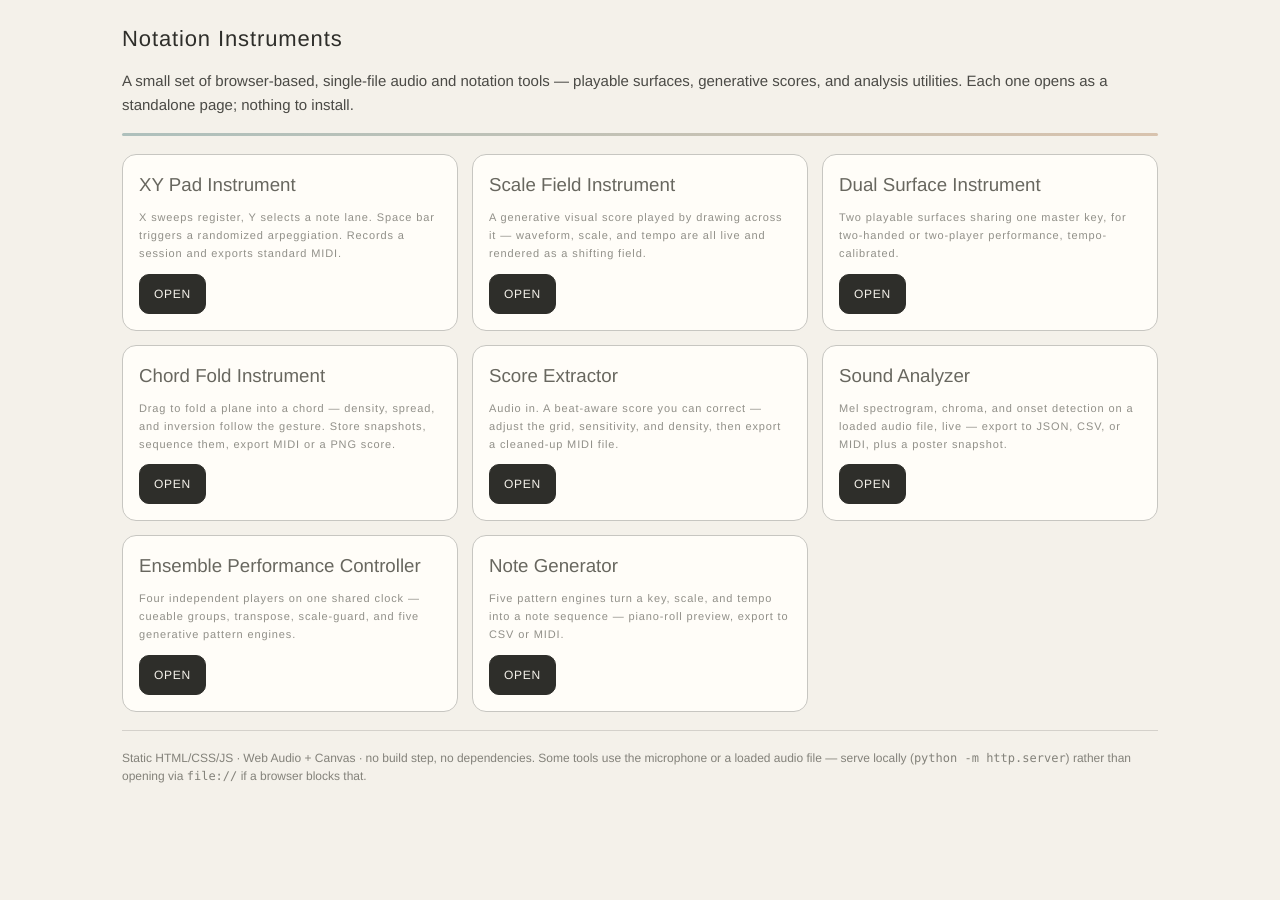
==== index.html @ 09fd9165 "Initial commit: eight browser-based notation instruments, one shared design system" ====
<!doctype html>
<html lang="en">
<head>
<meta charset="utf-8" />
<link rel="icon" href="data:,">
<meta name="viewport" content="width=device-width,initial-scale=1" />
<title>Notation Instruments</title>
<link rel="stylesheet" href="./assets/theme.css" />
<style>
  .card{ display:flex; flex-direction:column; gap:10px; }
  .card .actions{ margin-top:auto; display:flex; gap:10px; flex-wrap:wrap; }
</style>
</head>
<body>
  <div class="wrap">
    <h1 class="title" style="font-size:22px;letter-spacing:.04em;text-transform:none">Notation Instruments</h1>
    <p class="lede">A small set of browser-based, single-file audio and notation tools — playable
      surfaces, generative scores, and analysis utilities. Each one opens as a standalone page;
      nothing to install.</p>
    <div class="converge-bar"></div>

    <div class="grid">
      <section class="card panel">
        <h3 style="margin:0;font-weight:400">XY Pad Instrument</h3>
        <p class="sub" style="margin:0">X sweeps register, Y selects a note lane. Space bar triggers a
          randomized arpeggiation. Records a session and exports standard MIDI.</p>
        <div class="actions"><a class="btn primary" href="./xy-pad-instrument.html">Open</a></div>
      </section>

      <section class="card panel">
        <h3 style="margin:0;font-weight:400">Scale Field Instrument</h3>
        <p class="sub" style="margin:0">A generative visual score played by drawing across it —
          waveform, scale, and tempo are all live and rendered as a shifting field.</p>
        <div class="actions"><a class="btn primary" href="./scale-field-instrument.html">Open</a></div>
      </section>

      <section class="card panel">
        <h3 style="margin:0;font-weight:400">Dual Surface Instrument</h3>
        <p class="sub" style="margin:0">Two playable surfaces sharing one master key, for two-handed
          or two-player performance, tempo-calibrated.</p>
        <div class="actions"><a class="btn primary" href="./dual-surface-instrument.html">Open</a></div>
      </section>

      <section class="card panel">
        <h3 style="margin:0;font-weight:400">Chord Fold Instrument</h3>
        <p class="sub" style="margin:0">Drag to fold a plane into a chord — density, spread, and
          inversion follow the gesture. Store snapshots, sequence them, export MIDI or a PNG score.</p>
        <div class="actions"><a class="btn primary" href="./chord-fold-instrument.html">Open</a></div>
      </section>

      <section class="card panel">
        <h3 style="margin:0;font-weight:400">Score Extractor</h3>
        <p class="sub" style="margin:0">Audio in. A beat-aware score you can correct — adjust the
          grid, sensitivity, and density, then export a cleaned-up MIDI file.</p>
        <div class="actions"><a class="btn primary" href="./score-extractor.html">Open</a></div>
      </section>

      <section class="card panel">
        <h3 style="margin:0;font-weight:400">Sound Analyzer</h3>
        <p class="sub" style="margin:0">Mel spectrogram, chroma, and onset detection on a loaded audio
          file, live — export to JSON, CSV, or MIDI, plus a poster snapshot.</p>
        <div class="actions"><a class="btn primary" href="./sound-analyzer.html">Open</a></div>
      </section>

      <section class="card panel">
        <h3 style="margin:0;font-weight:400">Ensemble Performance Controller</h3>
        <p class="sub" style="margin:0">Four independent players on one shared clock — cueable groups,
          transpose, scale-guard, and five generative pattern engines.</p>
        <div class="actions"><a class="btn primary" href="./ensemble-performance-controller.html">Open</a></div>
      </section>

      <section class="card panel">
        <h3 style="margin:0;font-weight:400">Note Generator</h3>
        <p class="sub" style="margin:0">Five pattern engines turn a key, scale, and tempo into a note
          sequence — piano-roll preview, export to CSV or MIDI.</p>
        <div class="actions"><a class="btn primary" href="./note-generator.html">Open</a></div>
      </section>
    </div>

    <hr class="hair" />
    <footer class="meta">Static HTML/CSS/JS · Web Audio + Canvas · no build step, no dependencies.
      Some tools use the microphone or a loaded audio file — serve locally
      (<code>python -m http.server</code>) rather than opening via <code>file://</code> if a browser
      blocks that.</footer>
  </div>
</body>
</html>
---- assets/theme.css ----
/*
  Shared visual system for this collection.
  One quiet, editorial language across every tool: warm paper ground,
  hairline rule work, uppercase micro-type, and a single soft two-tone
  accent used sparingly to mark where one field gives way to another.

  Import with: <link rel="stylesheet" href="./assets/theme.css">
  Every page may still carry a small <style> block of its own for
  layout that is specific to that one tool — this file only defines
  tokens and the handful of components repeated across tools.
*/

:root{
  /* ground */
  --paper:      #F4F1EA;
  --paper-deep: #EAE5DA;
  --paper-lift: #FFFDF8;

  /* line + ink */
  --stone:      #C7C6C1;
  --ink:        #68675F;
  --ink-strong: #2E2E2A;
  --hair:       rgba(46,46,42,.16);
  --ghost:      rgba(46,46,42,.06);

  /* one soft accent pair, used only for the convergence bar,
     focus states, and small emphasis — never for large fills */
  --accent-a:   #AEC0BC;
  --accent-b:   #D8C3AE;

  --radius:     14px;
  --radius-sm:  10px;
  --font:       "Helvetica Neue", Helvetica, Arial, sans-serif;
  --mono:       ui-monospace, SFMono-Regular, Menlo, Consolas, monospace;
}

*, *:before, *:after{ box-sizing: border-box; }

html, body{
  margin: 0;
  background: var(--paper);
  color: var(--ink);
  font-family: var(--font);
  font-weight: 300;
  -webkit-font-smoothing: antialiased;
  text-rendering: geometricPrecision;
}

body{ line-height: 1.5; }

a{ color: var(--ink-strong); }

/* ---------- type ---------- */

.eyebrow, .title, h1.title{
  margin: 0;
  font-weight: 300;
  letter-spacing: .18em;
  text-transform: uppercase;
  color: var(--ink-strong);
}

h1.title{ font-size: 14px; }

.sub{
  margin-top: 6px;
  font-size: 11px;
  letter-spacing: .08em;
  line-height: 1.65;
  opacity: .72;
}

.lede{
  font-size: 15px;
  font-weight: 300;
  line-height: 1.6;
  color: var(--ink-strong);
  opacity: .85;
}

/* ---------- the convergence bar ----------
   a thin two-tone gradient rule — the one recurring mark of the set */

.converge-bar{
  height: 3px;
  border-radius: 999px;
  background: linear-gradient(90deg, var(--accent-a), var(--accent-b));
  margin: 10px 0 18px;
}

/* ---------- buttons + controls ---------- */

button, select, input{
  font-family: var(--font);
  font-weight: 300;
  color: var(--ink-strong);
}

.textBtn, .iconBtn{
  appearance: none;
  border: 0;
  background: transparent;
  padding: 4px 0;
  font-size: 11px;
  letter-spacing: .13em;
  text-transform: uppercase;
  cursor: pointer;
  color: var(--ink);
}
.textBtn:hover, .iconBtn:hover,
.textBtn.active, .iconBtn.active{
  color: var(--ink-strong);
  text-decoration: underline;
  text-underline-offset: 5px;
}

.btn{
  display: inline-block;
  text-decoration: none;
  padding: 10px 14px;
  border-radius: var(--radius-sm);
  border: 1px solid var(--ink-strong);
  color: var(--ink-strong);
  background: var(--paper-lift);
  font-size: 12px;
  letter-spacing: .06em;
  text-transform: uppercase;
  cursor: pointer;
}
.btn.primary{ background: var(--ink-strong); color: var(--paper); }
.btn:hover{ opacity: .85; }

.control{ display: grid; gap: 6px; min-width: 92px; }
.control label{
  font-size: 9px;
  text-transform: uppercase;
  letter-spacing: .15em;
  opacity: .68;
}
.control select, .control input[type=number]{
  border: 0;
  border-bottom: .5px solid var(--stone);
  background: transparent;
  border-radius: 0;
  padding: 4px 0;
  font-size: 12px;
  outline: none;
}

.range{
  -webkit-appearance: none; appearance: none;
  width: 108px; height: 14px;
  background: transparent; cursor: pointer; vertical-align: middle;
}
.range::-webkit-slider-runnable-track{ height: 2px; background: var(--stone); border-radius: 999px; }
.range::-webkit-slider-thumb{
  -webkit-appearance: none; appearance: none;
  width: 12px; height: 12px; border-radius: 50%;
  background: var(--ink-strong); margin-top: -5px;
}
.range::-moz-range-track{ height: 2px; background: var(--stone); border-radius: 999px; }
.range::-moz-range-thumb{ width: 12px; height: 12px; border: 0; border-radius: 50%; background: var(--ink-strong); }

/* ---------- surfaces ---------- */

.panel, .card{
  background: var(--paper-lift);
  border: 1px solid var(--stone);
  border-radius: var(--radius);
  padding: 16px;
}

.badge, .pill{
  display: inline-block;
  border: 1px solid var(--ink-strong);
  padding: 2px 8px;
  border-radius: 999px;
  font-size: 11px;
  letter-spacing: .04em;
}

.log{
  max-height: 160px;
  overflow: auto;
  border: 1px solid var(--stone);
  border-radius: var(--radius-sm);
  padding: 8px;
  background: var(--paper-lift);
  font-family: var(--mono);
  font-size: 12px;
}

/* ---------- landing grid ---------- */

.wrap{ max-width: 1080px; margin: 0 auto; padding: 22px; }
.grid{
  display: grid;
  grid-template-columns: repeat(auto-fit, minmax(260px, 1fr));
  gap: 14px;
}

footer.meta{
  margin-top: 14px;
  color: var(--ink);
  font-size: 12px;
  opacity: .8;
}

.hair{ border: 0; border-top: 1px solid var(--hair); margin: 18px 0; }
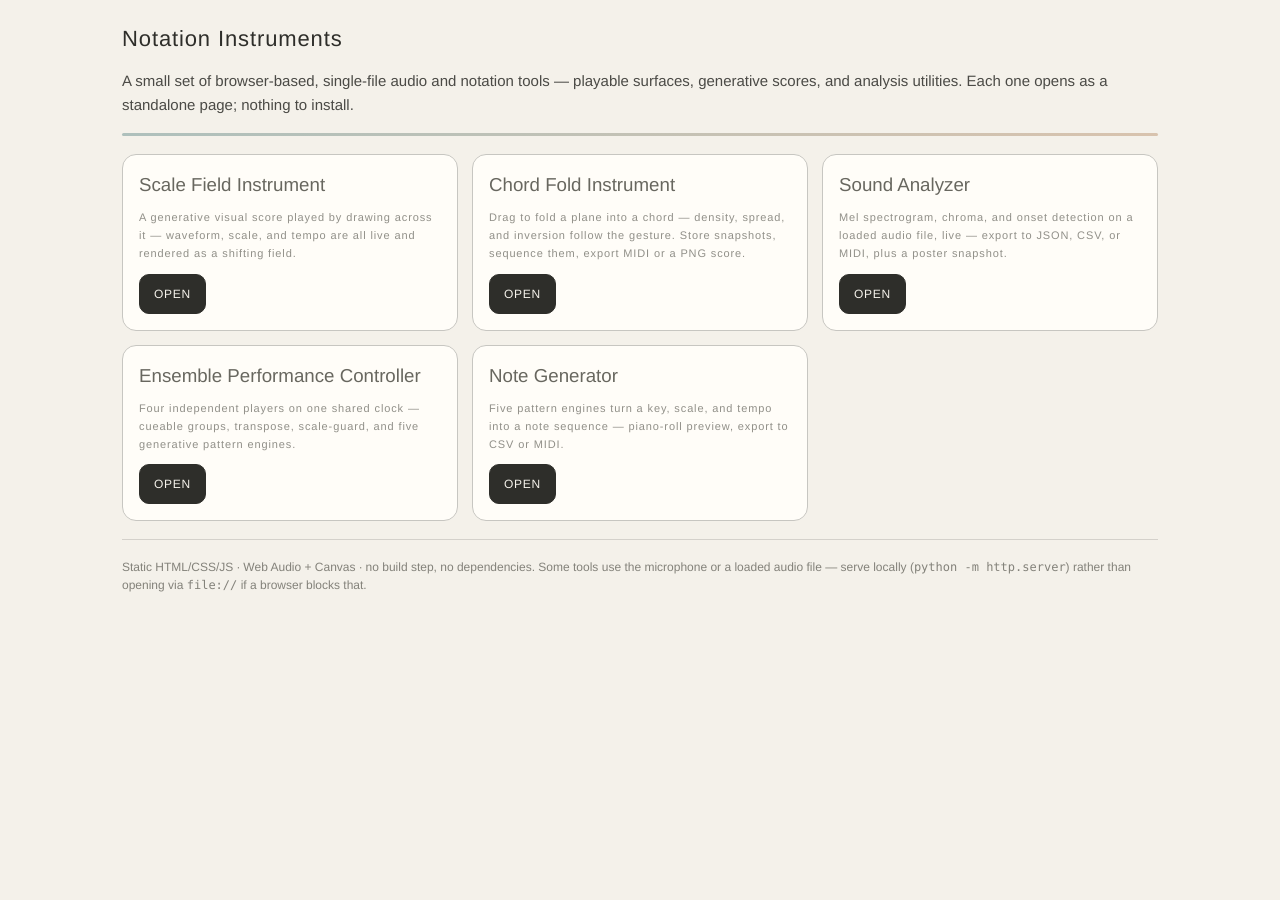
==== commit b59a37dc: "Remove Score Extractor, Dual Surface Instrument, and XY Pad Instrument (edgecase work)" ====
--- a/index.html
+++ b/index.html
@@ -21,13 +21,6 @@
 
     <div class="grid">
       <section class="card panel">
-        <h3 style="margin:0;font-weight:400">XY Pad Instrument</h3>
-        <p class="sub" style="margin:0">X sweeps register, Y selects a note lane. Space bar triggers a
-          randomized arpeggiation. Records a session and exports standard MIDI.</p>
-        <div class="actions"><a class="btn primary" href="./xy-pad-instrument.html">Open</a></div>
-      </section>
-
-      <section class="card panel">
         <h3 style="margin:0;font-weight:400">Scale Field Instrument</h3>
         <p class="sub" style="margin:0">A generative visual score played by drawing across it —
           waveform, scale, and tempo are all live and rendered as a shifting field.</p>
@@ -35,24 +28,10 @@
       </section>
 
       <section class="card panel">
-        <h3 style="margin:0;font-weight:400">Dual Surface Instrument</h3>
-        <p class="sub" style="margin:0">Two playable surfaces sharing one master key, for two-handed
-          or two-player performance, tempo-calibrated.</p>
-        <div class="actions"><a class="btn primary" href="./dual-surface-instrument.html">Open</a></div>
-      </section>
-
-      <section class="card panel">
         <h3 style="margin:0;font-weight:400">Chord Fold Instrument</h3>
         <p class="sub" style="margin:0">Drag to fold a plane into a chord — density, spread, and
           inversion follow the gesture. Store snapshots, sequence them, export MIDI or a PNG score.</p>
         <div class="actions"><a class="btn primary" href="./chord-fold-instrument.html">Open</a></div>
-      </section>
-
-      <section class="card panel">
-        <h3 style="margin:0;font-weight:400">Score Extractor</h3>
-        <p class="sub" style="margin:0">Audio in. A beat-aware score you can correct — adjust the
-          grid, sensitivity, and density, then export a cleaned-up MIDI file.</p>
-        <div class="actions"><a class="btn primary" href="./score-extractor.html">Open</a></div>
       </section>
 
       <section class="card panel">
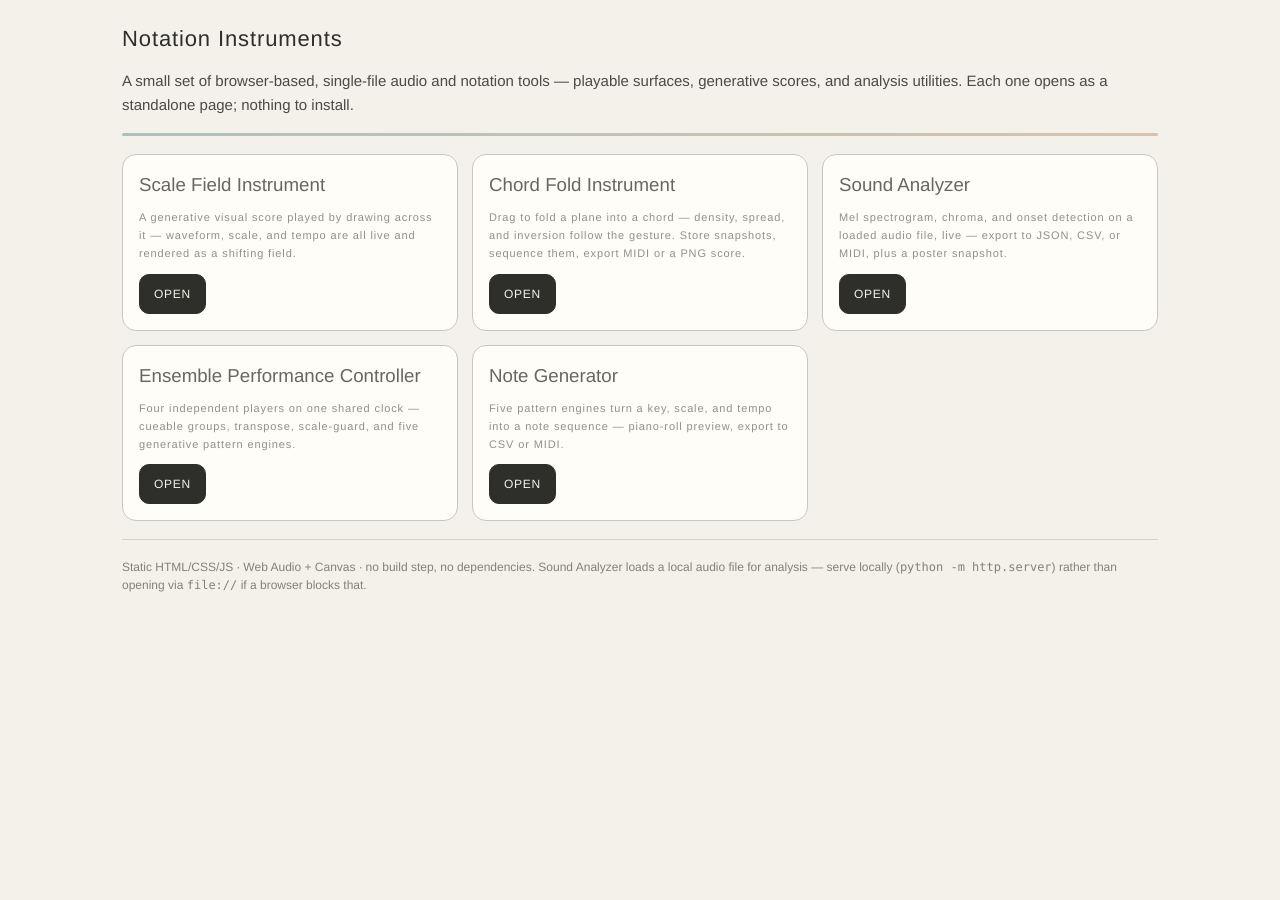
==== commit d59f50e7: "Clean pass: drop unused token, tighten docs" ====
--- a/index.html
+++ b/index.html
@@ -58,7 +58,7 @@
 
     <hr class="hair" />
     <footer class="meta">Static HTML/CSS/JS · Web Audio + Canvas · no build step, no dependencies.
-      Some tools use the microphone or a loaded audio file — serve locally
+      Sound Analyzer loads a local audio file for analysis — serve locally
       (<code>python -m http.server</code>) rather than opening via <code>file://</code> if a browser
       blocks that.</footer>
   </div>
--- a/assets/theme.css
+++ b/assets/theme.css
@@ -21,7 +21,6 @@
   --ink:        #68675F;
   --ink-strong: #2E2E2A;
   --hair:       rgba(46,46,42,.16);
-  --ghost:      rgba(46,46,42,.06);
 
   /* one soft accent pair, used only for the convergence bar,
      focus states, and small emphasis — never for large fills */
